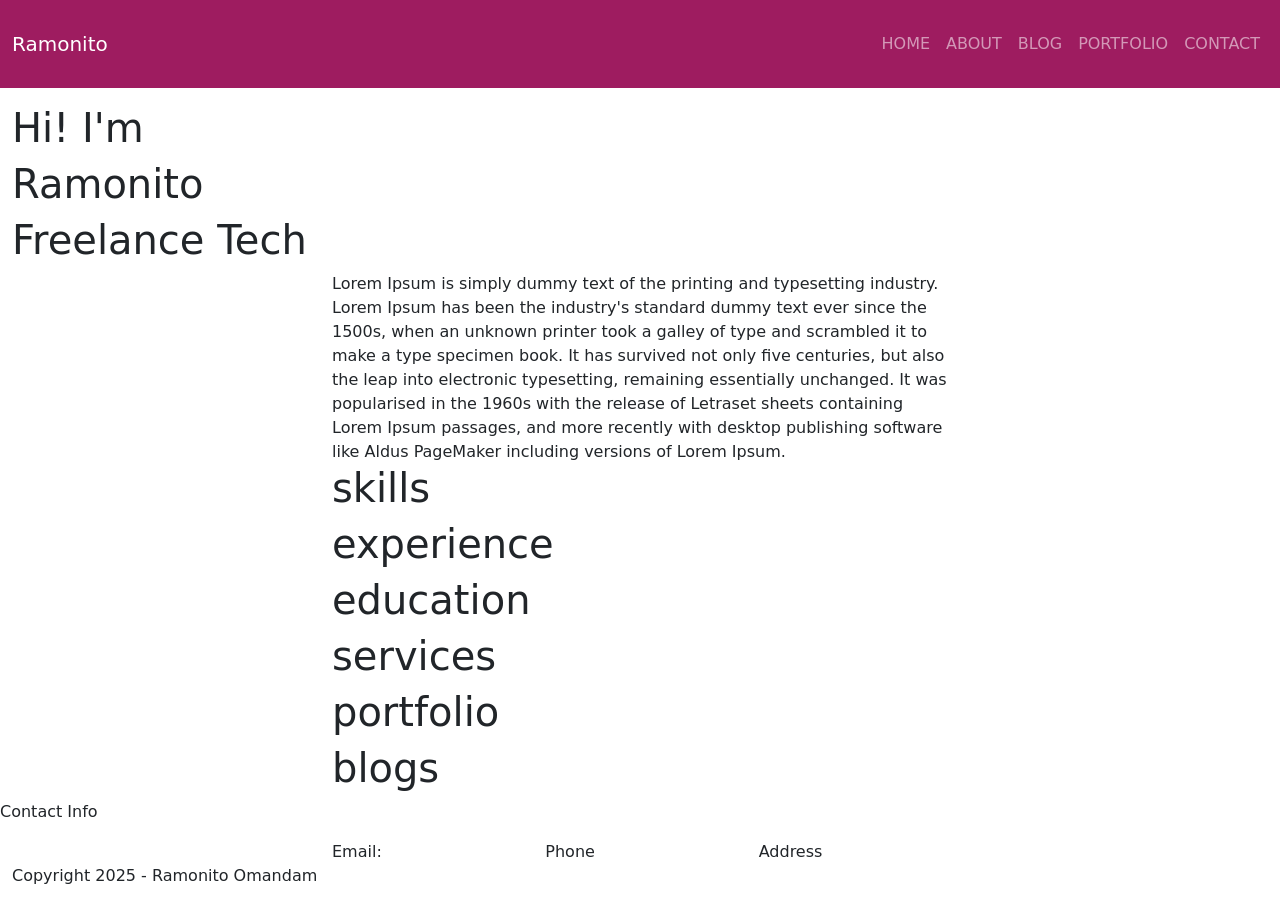
==== index.html @ 16ccbbb2 "first commit" ====
<!DOCTYPE html>
<html lang="en">

<head>
    <title>Ramonito Omandam</title>
    <meta charset="utf-8">
    <meta name="viewport" content="width=device-width, initial-scale=1">
    <link rel="stylesheet" href="custom.css">
    <link href="https://cdn.jsdelivr.net/npm/bootstrap@5.3.3/dist/css/bootstrap.min.css" rel="stylesheet">
    <script src="https://cdn.jsdelivr.net/npm/bootstrap@5.3.3/dist/js/bootstrap.bundle.min.js"></script>
</head>

<body>

    <nav class="navbar navbar-expand-sm navbar-dark bg-maroon">
        <div class="container-fluid">
            <a class="navbar-brand" href="javascript:void(0)">Ramonito</a>
            <button class="navbar-toggler" type="button" data-bs-toggle="collapse" data-bs-target="#mynavbar">
                <span class="navbar-toggler-icon"></span>
            </button>

            <div class="collapse navbar-collapse" id="mynavbar">
                <ul class="navbar-nav ms-auto">
                    <li class="nav-item">
                        <a class="nav-link py-4" href="javascript:void(0)">HOME</a>
                    </li>
                    <li class="nav-item">
                        <a class="nav-link py-4" href="javascript:void(0)">ABOUT</a>
                    </li>
                    <li class="nav-item">
                        <a class="nav-link py-4" href="javascript:void(0)">BLOG</a>
                    </li>
                    <li class="nav-item">
                        <a class="nav-link py-4" href="javascript:void(0)">PORTFOLIO</a>
                    </li>
                    <li class="nav-item">
                        <a class="nav-link py-4" href="javascript:void(0)">CONTACT</a>
                    </li>
                </ul>
            </div>

        </div>
    </nav>

    <!-- header -->
    <div class="container-fluid mt-3">
        <h1>Hi! I'm</h1>
        <h1>Ramonito</h1>
        <h1>Freelance Tech</h1>
    </div>
    <!-- end of header -->

    <!-- know more -->
    <div class="container-fluid">
        <div class="row">
            <div class="mx-auto col-lg-6">
                Lorem Ipsum is simply dummy text of the printing and typesetting industry. Lorem Ipsum has been the
                industry's standard dummy text ever since the 1500s, when an unknown printer took a galley of type and
                scrambled it to make a type specimen book. It has survived not only five centuries, but also the leap
                into
                electronic typesetting, remaining essentially unchanged. It was popularised in the 1960s with the
                release of
                Letraset sheets containing Lorem Ipsum passages, and more recently with desktop publishing software like
                Aldus PageMaker including versions of Lorem Ipsum.
            </div>
        </div>
    </div>
    <!-- end of know more -->

    <!-- skills -->
    <div class="container-fluid">
        <div class="row">
            <div class="mx-auto col-lg-6">
                <h1>skills</h1>
            </div>
        </div>
    </div>
    <!-- end of skills -->

    <!-- experience -->
    <div class="container-fluid">
        <div class="row">
            <div class="mx-auto col-lg-6">
                <h1>experience</h1>
            </div>
        </div>
    </div>
    <!-- end of experience -->

    <!-- education -->
    <div class="container-fluid">
        <div class="row">
            <div class="mx-auto col-lg-6">
                <h1>education</h1>
            </div>
        </div>
    </div>
    <!-- end of education -->

    <!-- services -->
    <div class="container-fluid">
        <div class="row">
            <div class="mx-auto col-lg-6">
                <h1>services</h1>
            </div>
        </div>
    </div>
    <!-- end of services -->

    <!-- portfolio -->
    <div class="container-fluid">
        <div class="row">
            <div class="mx-auto col-lg-6">
                <h1>portfolio</h1>
            </div>
        </div>
    </div>
    <!-- end of portfolio -->

    <!-- blogs -->
    <div class="container-fluid">
        <div class="row">
            <div class="mx-auto col-lg-6">
                <h1>blogs</h1>
            </div>
        </div>
    </div>
    <!-- end of blogs -->

    <!-- contact info -->
    <div>
        <p>Contact Info</p>

    </div>
    <div class="container-fluid">
        <div class="row justify-content-center">
            <div class="col-lg-2">Email:

            </div>
            <div class="col-lg-2">Phone</div>
            <div class="col-lg-2">Address</div>
        </div>
    </div>
    <!-- end of contact info -->

    <!-- footer -->
    <div class="container-fluid justify-content-center">
        <div class="row ">
            <div>
                <p>Copyright 2025 - Ramonito Omandam</p>
            </div>
        </div>
    </div>
    <!-- end of footer -->

</body>

</html>
---- custom.css ----
.bg-maroon {
    background-color: #9E1C60;
}
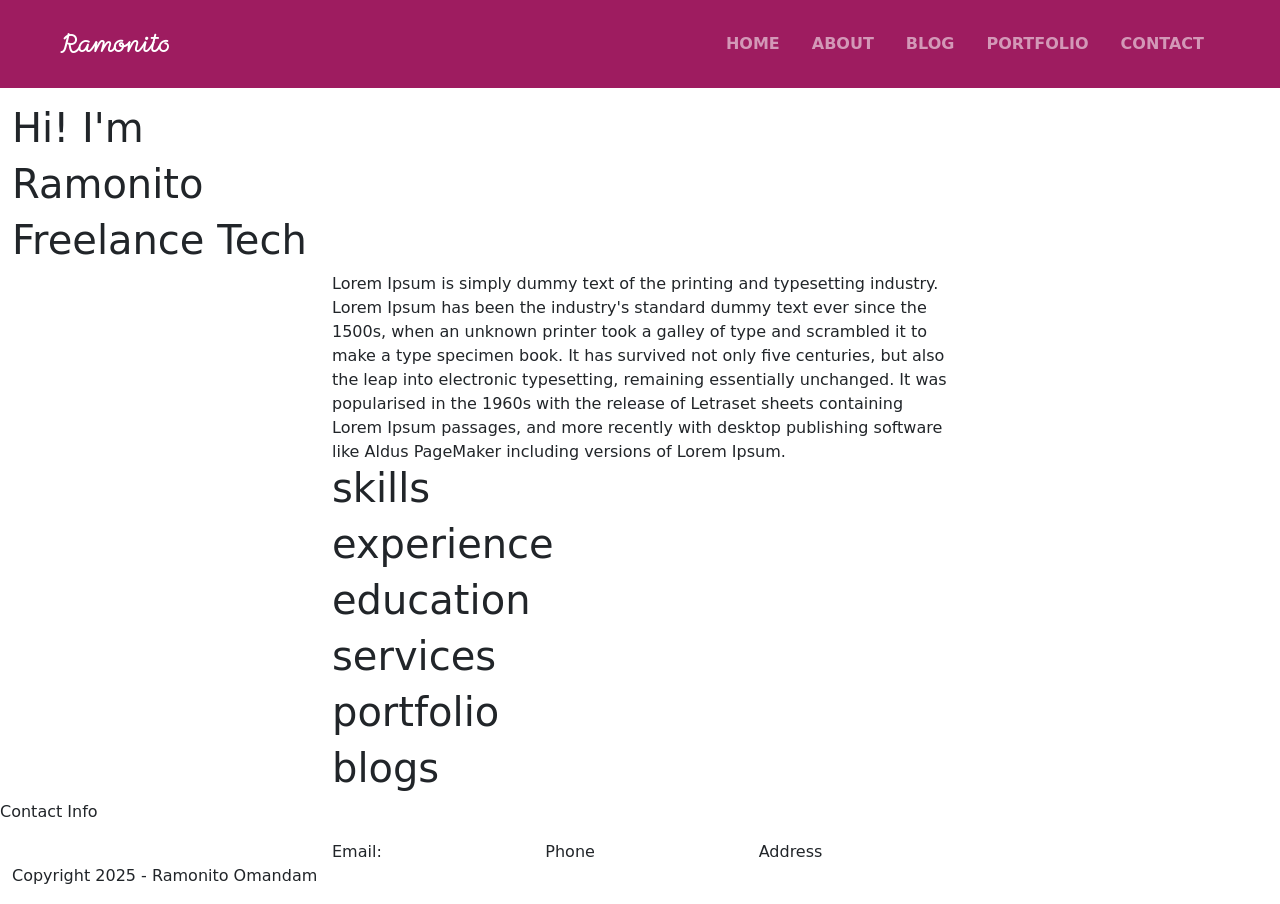
==== commit e0fa53a8: "added favicon" ====
--- a/index.html
+++ b/index.html
@@ -6,6 +6,7 @@
     <meta charset="utf-8">
     <meta name="viewport" content="width=device-width, initial-scale=1">
     <link rel="stylesheet" href="custom.css">
+    <link rel="icon" type="image/x-icon" href="favicon.ico">
     <link href="https://cdn.jsdelivr.net/npm/bootstrap@5.3.3/dist/css/bootstrap.min.css" rel="stylesheet">
     <script src="https://cdn.jsdelivr.net/npm/bootstrap@5.3.3/dist/js/bootstrap.bundle.min.js"></script>
 </head>
@@ -14,7 +15,7 @@
 
     <nav class="navbar navbar-expand-sm navbar-dark bg-maroon">
         <div class="container-fluid">
-            <a class="navbar-brand" href="javascript:void(0)">Ramonito</a>
+            <a class="navbar-brand ps-5 momo-signature-regular" href="javascript:void(0)">Ramonito</a>
             <button class="navbar-toggler" type="button" data-bs-toggle="collapse" data-bs-target="#mynavbar">
                 <span class="navbar-toggler-icon"></span>
             </button>
@@ -22,19 +23,19 @@
             <div class="collapse navbar-collapse" id="mynavbar">
                 <ul class="navbar-nav ms-auto">
                     <li class="nav-item">
-                        <a class="nav-link py-4" href="javascript:void(0)">HOME</a>
+                        <a class="nav-link py-4 px-3 fw-bold" href="javascript:void(0)">HOME</a>
                     </li>
                     <li class="nav-item">
-                        <a class="nav-link py-4" href="javascript:void(0)">ABOUT</a>
+                        <a class="nav-link py-4 px-3 fw-bold" href="javascript:void(0)">ABOUT</a>
                     </li>
                     <li class="nav-item">
-                        <a class="nav-link py-4" href="javascript:void(0)">BLOG</a>
+                        <a class="nav-link py-4 px-3 fw-bold" href="javascript:void(0)">BLOG</a>
                     </li>
                     <li class="nav-item">
-                        <a class="nav-link py-4" href="javascript:void(0)">PORTFOLIO</a>
+                        <a class="nav-link py-4 px-3 fw-bold" href="javascript:void(0)">PORTFOLIO</a>
                     </li>
-                    <li class="nav-item">
-                        <a class="nav-link py-4" href="javascript:void(0)">CONTACT</a>
+                    <li class="nav-item pe-5">
+                        <a class="nav-link py-4 px-3 fw-bold" href="javascript:void(0)">CONTACT</a>
                     </li>
                 </ul>
             </div>
--- a/custom.css
+++ b/custom.css
@@ -1,3 +1,11 @@
+@import url('https://fonts.googleapis.com/css2?family=Momo+Signature&display=swap');
+
+.momo-signature-regular {
+    font-family: "Momo Signature", cursive;
+    font-weight: 400;
+    font-style: normal;
+}
+
 .bg-maroon {
     background-color: #9E1C60;
 }
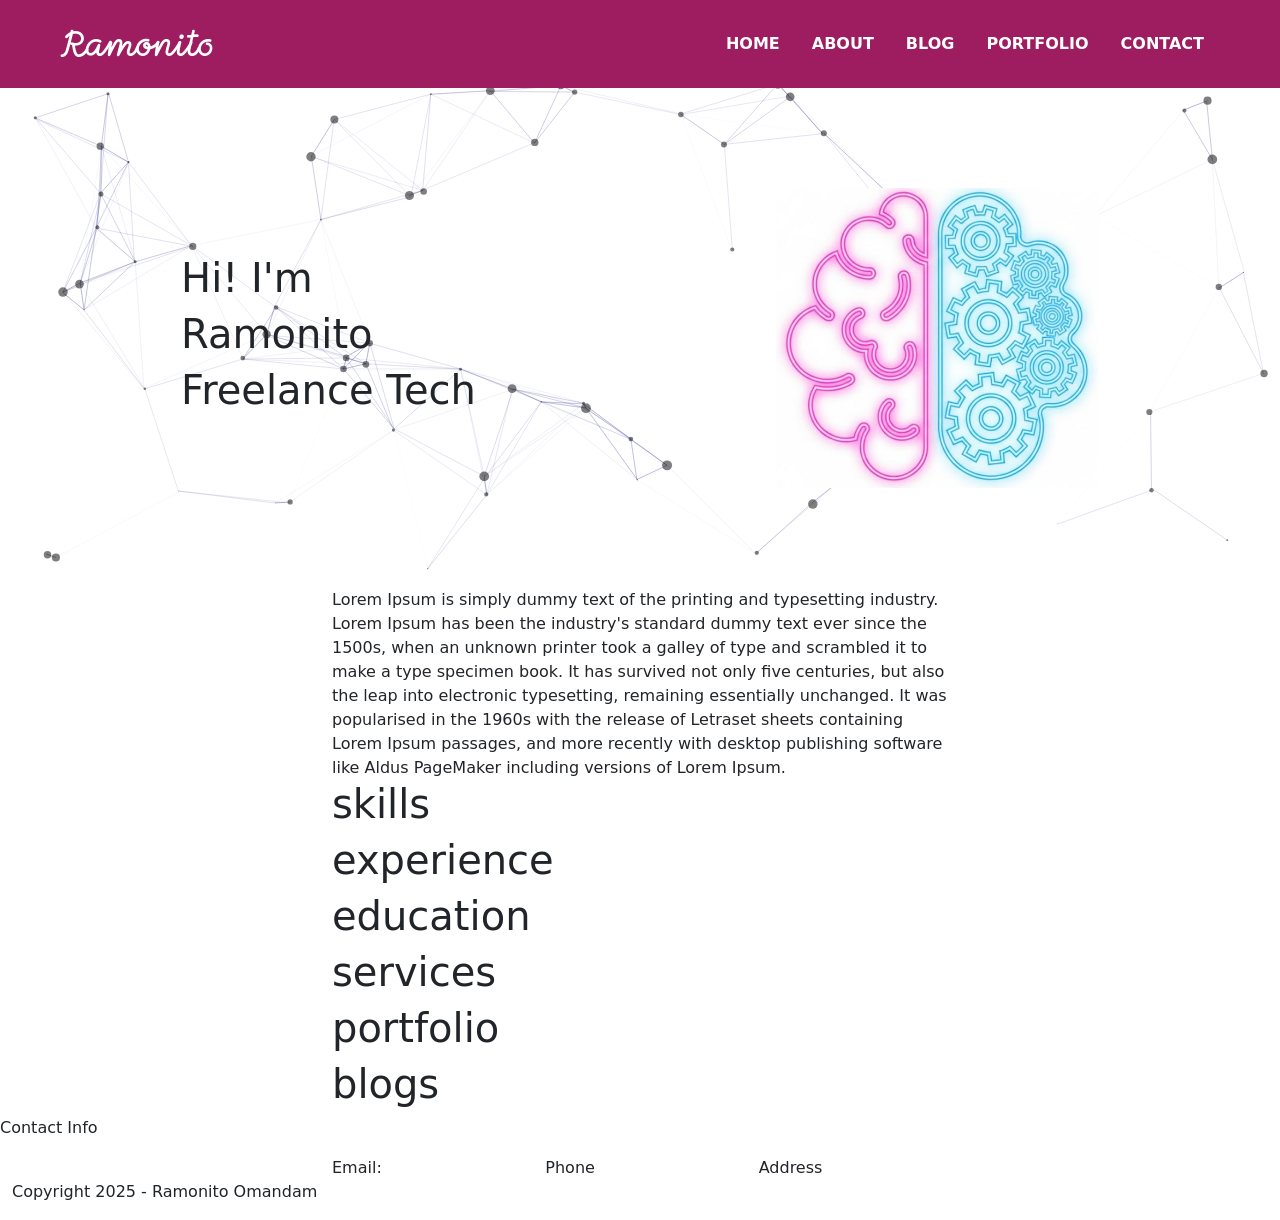
==== commit bded83e1: "finished particle js" ====
--- a/index.html
+++ b/index.html
@@ -5,8 +5,8 @@
     <title>Ramonito Omandam</title>
     <meta charset="utf-8">
     <meta name="viewport" content="width=device-width, initial-scale=1">
-    <link rel="stylesheet" href="custom.css">
-    <link rel="icon" type="image/x-icon" href="favicon.ico">
+    <link rel="stylesheet" href="css/custom.css">
+    <link rel="icon" type="image/x-icon" href="images/favicon.ico">
     <link href="https://cdn.jsdelivr.net/npm/bootstrap@5.3.3/dist/css/bootstrap.min.css" rel="stylesheet">
     <script src="https://cdn.jsdelivr.net/npm/bootstrap@5.3.3/dist/js/bootstrap.bundle.min.js"></script>
 </head>
@@ -15,26 +15,26 @@
 
     <nav class="navbar navbar-expand-sm navbar-dark bg-maroon">
         <div class="container-fluid">
-            <a class="navbar-brand ps-5 momo-signature-regular" href="javascript:void(0)">Ramonito</a>
+            <a class="navbar-brand ps-5 momo-signature-regular fs-3" href="javascript:void(0)">Ramonito</a>
             <button class="navbar-toggler" type="button" data-bs-toggle="collapse" data-bs-target="#mynavbar">
                 <span class="navbar-toggler-icon"></span>
             </button>
 
             <div class="collapse navbar-collapse" id="mynavbar">
                 <ul class="navbar-nav ms-auto">
-                    <li class="nav-item">
+                    <li class="nav-item navbar-custom">
                         <a class="nav-link py-4 px-3 fw-bold" href="javascript:void(0)">HOME</a>
                     </li>
-                    <li class="nav-item">
+                    <li class="nav-item navbar-custom">
                         <a class="nav-link py-4 px-3 fw-bold" href="javascript:void(0)">ABOUT</a>
                     </li>
-                    <li class="nav-item">
+                    <li class="nav-item navbar-custom">
                         <a class="nav-link py-4 px-3 fw-bold" href="javascript:void(0)">BLOG</a>
                     </li>
-                    <li class="nav-item">
+                    <li class="nav-item navbar-custom">
                         <a class="nav-link py-4 px-3 fw-bold" href="javascript:void(0)">PORTFOLIO</a>
                     </li>
-                    <li class="nav-item pe-5">
+                    <li class="nav-item navbar-custom pe-5">
                         <a class="nav-link py-4 px-3 fw-bold" href="javascript:void(0)">CONTACT</a>
                     </li>
                 </ul>
@@ -44,11 +44,23 @@
     </nav>
 
     <!-- header -->
-    <div class="container-fluid mt-3">
-        <h1>Hi! I'm</h1>
-        <h1>Ramonito</h1>
-        <h1>Freelance Tech</h1>
+    <!-- particles.js container -->
+    <div id="particles-js" class="d-flex justify-content-center align-items-center">
+        <div class="absolute-pos d-flex">
+            <div class="d-flex align-items-center">
+                <div style="margin-right: 300px;">
+                    <h1>Hi! I'm</h1>
+                    <h1>Ramonito</h1>
+                    <h1>Freelance Tech</h1>
+                </div>
+            </div>
+            <div>
+                <img src="/images/brain-gear.JPG" alt="" class="particle-image">
+            </div>
+        </div>
+
     </div>
+
     <!-- end of header -->
 
     <!-- know more -->
@@ -67,6 +79,8 @@
         </div>
     </div>
     <!-- end of know more -->
+
+
 
     <!-- skills -->
     <div class="container-fluid">
@@ -154,6 +168,10 @@
     </div>
     <!-- end of footer -->
 
+    <!-- scripts for particle js -->
+    <script src="js/particles.js"></script>
+    <script src="js/app.js"></script>
+
 </body>
 
 </html>
--- a/css/custom.css
+++ b/css/custom.css
@@ -0,0 +1,42 @@
+@import url('https://fonts.googleapis.com/css2?family=Momo+Signature&display=swap');
+
+.momo-signature-regular {
+    font-family: "Momo Signature", cursive;
+    font-weight: 400;
+    font-style: normal;
+}
+
+.bg-maroon {
+    background-color: #9E1C60;
+}
+
+.navbar-custom a {
+    color: #ffffff;
+    /* Your desired color */
+}
+
+.navbar-custom a:hover {
+    color: #b7b9c4;
+    /* Color for hover state */
+}
+
+/* ---- particles.js container ---- */
+#particles-js {
+    width: 100%;
+    height: 500px;
+    background-color: #ffffff;
+    background-image: url('');
+    background-repeat: no-repeat;
+}
+
+.particle-image {
+    height: 300px;
+}
+
+.visible-border {
+    border: solid 3px green;
+}
+
+.absolute-pos {
+    position: absolute;
+}
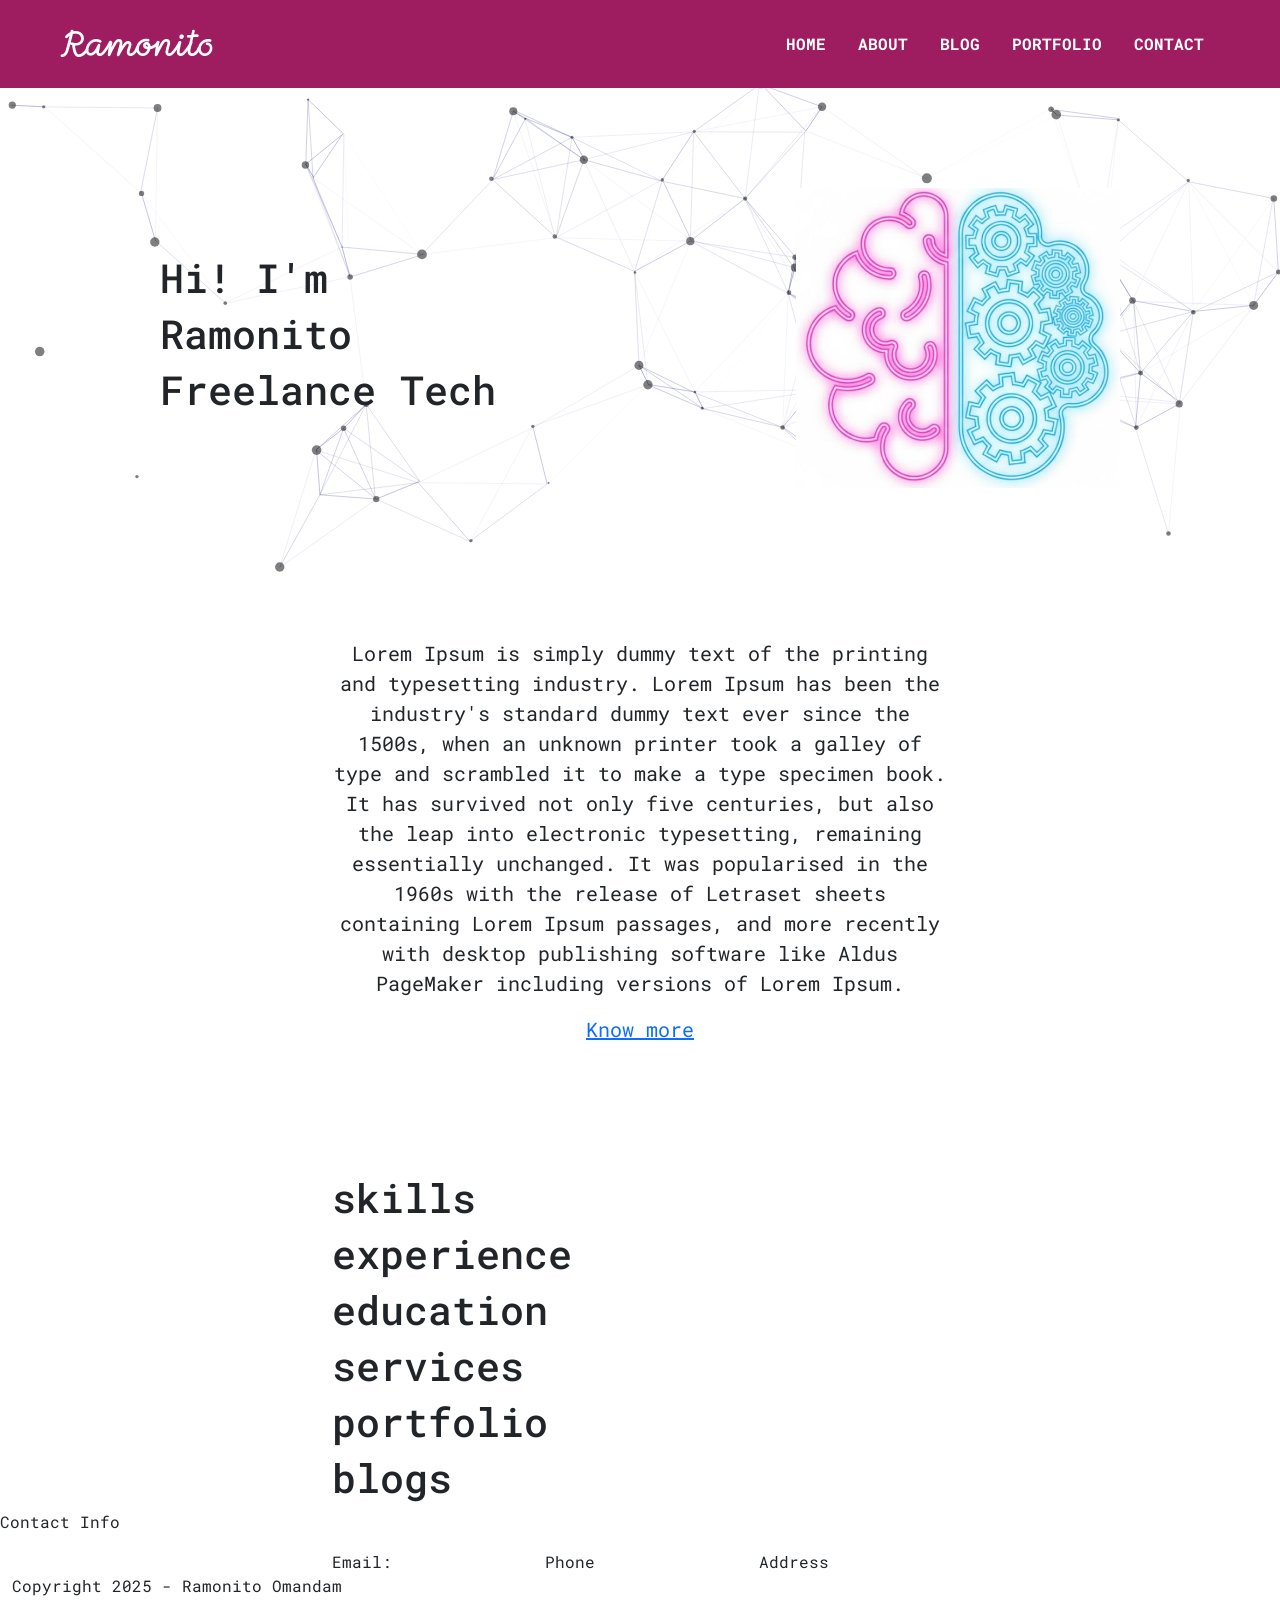
==== commit 96afd1e5: "added know-more section" ====
--- a/index.html
+++ b/index.html
@@ -8,6 +8,11 @@
     <link rel="stylesheet" href="css/custom.css">
     <link rel="icon" type="image/x-icon" href="images/favicon.ico">
     <link href="https://cdn.jsdelivr.net/npm/bootstrap@5.3.3/dist/css/bootstrap.min.css" rel="stylesheet">
+    <link rel="preconnect" href="https://fonts.googleapis.com">
+    <link rel="preconnect" href="https://fonts.gstatic.com" crossorigin>
+    <link
+        href="https://fonts.googleapis.com/css2?family=Momo+Signature&family=Roboto+Mono:ital,wght@0,100..700;1,100..700&display=swap"
+        rel="stylesheet">
     <script src="https://cdn.jsdelivr.net/npm/bootstrap@5.3.3/dist/js/bootstrap.bundle.min.js"></script>
 </head>
 
@@ -64,17 +69,21 @@
     <!-- end of header -->
 
     <!-- know more -->
-    <div class="container-fluid">
+    <div class="container-fluid know-more">
         <div class="row">
             <div class="mx-auto col-lg-6">
-                Lorem Ipsum is simply dummy text of the printing and typesetting industry. Lorem Ipsum has been the
-                industry's standard dummy text ever since the 1500s, when an unknown printer took a galley of type and
-                scrambled it to make a type specimen book. It has survived not only five centuries, but also the leap
-                into
-                electronic typesetting, remaining essentially unchanged. It was popularised in the 1960s with the
-                release of
-                Letraset sheets containing Lorem Ipsum passages, and more recently with desktop publishing software like
-                Aldus PageMaker including versions of Lorem Ipsum.
+                <p>Lorem Ipsum is simply dummy text of the printing and typesetting industry. Lorem Ipsum has been the
+                    industry's standard dummy text ever since the 1500s, when an unknown printer took a galley of type
+                    and
+                    scrambled it to make a type specimen book. It has survived not only five centuries, but also the
+                    leap
+                    into
+                    electronic typesetting, remaining essentially unchanged. It was popularised in the 1960s with the
+                    release of
+                    Letraset sheets containing Lorem Ipsum passages, and more recently with desktop publishing software
+                    like
+                    Aldus PageMaker including versions of Lorem Ipsum.</p>
+                <a href="#">Know more</a>
             </div>
         </div>
     </div>
--- a/css/custom.css
+++ b/css/custom.css
@@ -1,4 +1,8 @@
-@import url('https://fonts.googleapis.com/css2?family=Momo+Signature&display=swap');
+@import url('https://fonts.googleapis.com/css2?family=Momo+Signature&family=Roboto+Mono:ital,wght@0,100..700;1,100..700&display=swap');
+
+body {
+    font-family: "Roboto Mono", sans-serif !important;
+}
 
 .momo-signature-regular {
     font-family: "Momo Signature", cursive;
@@ -39,4 +43,11 @@
 
 .absolute-pos {
     position: absolute;
+}
+
+.know-more {
+    padding: 50px 0 50px 0;
+    text-align: center;
+    font-size: 20px;
+    margin-bottom: 80px;
 }
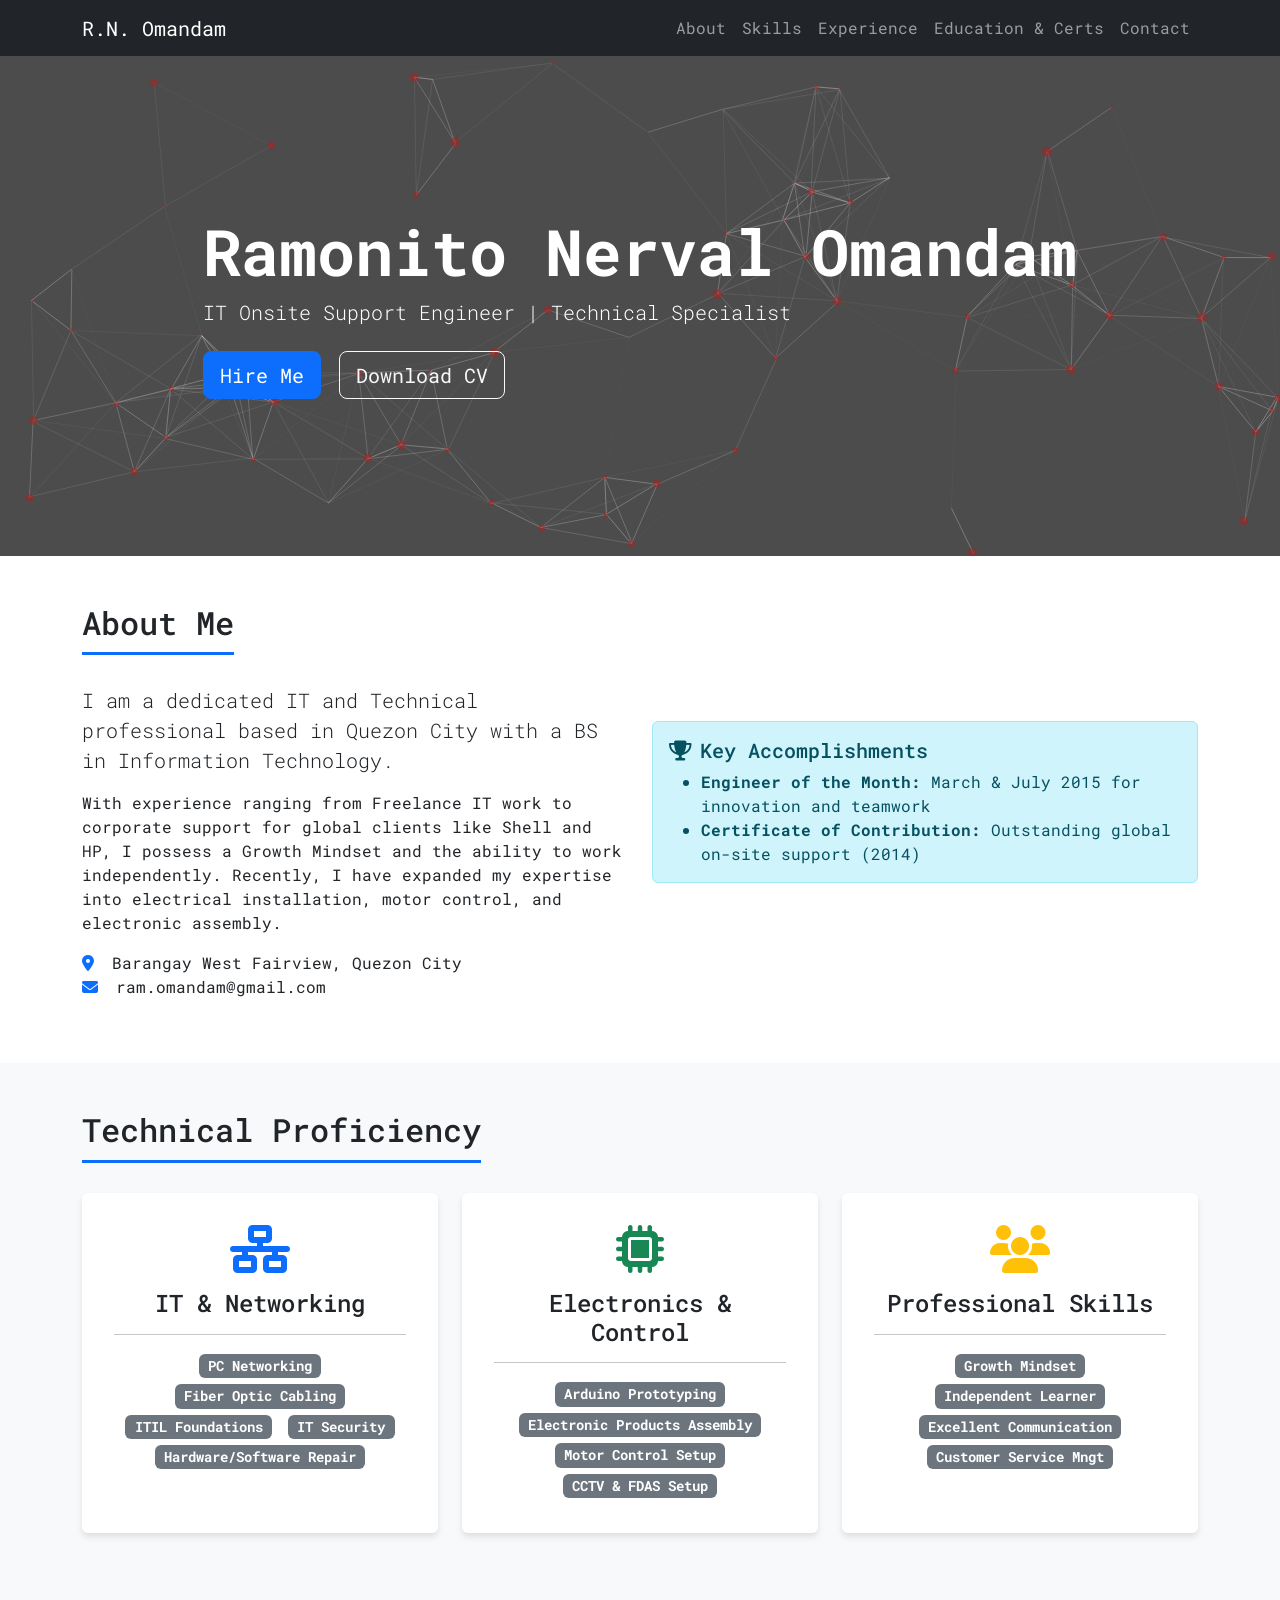
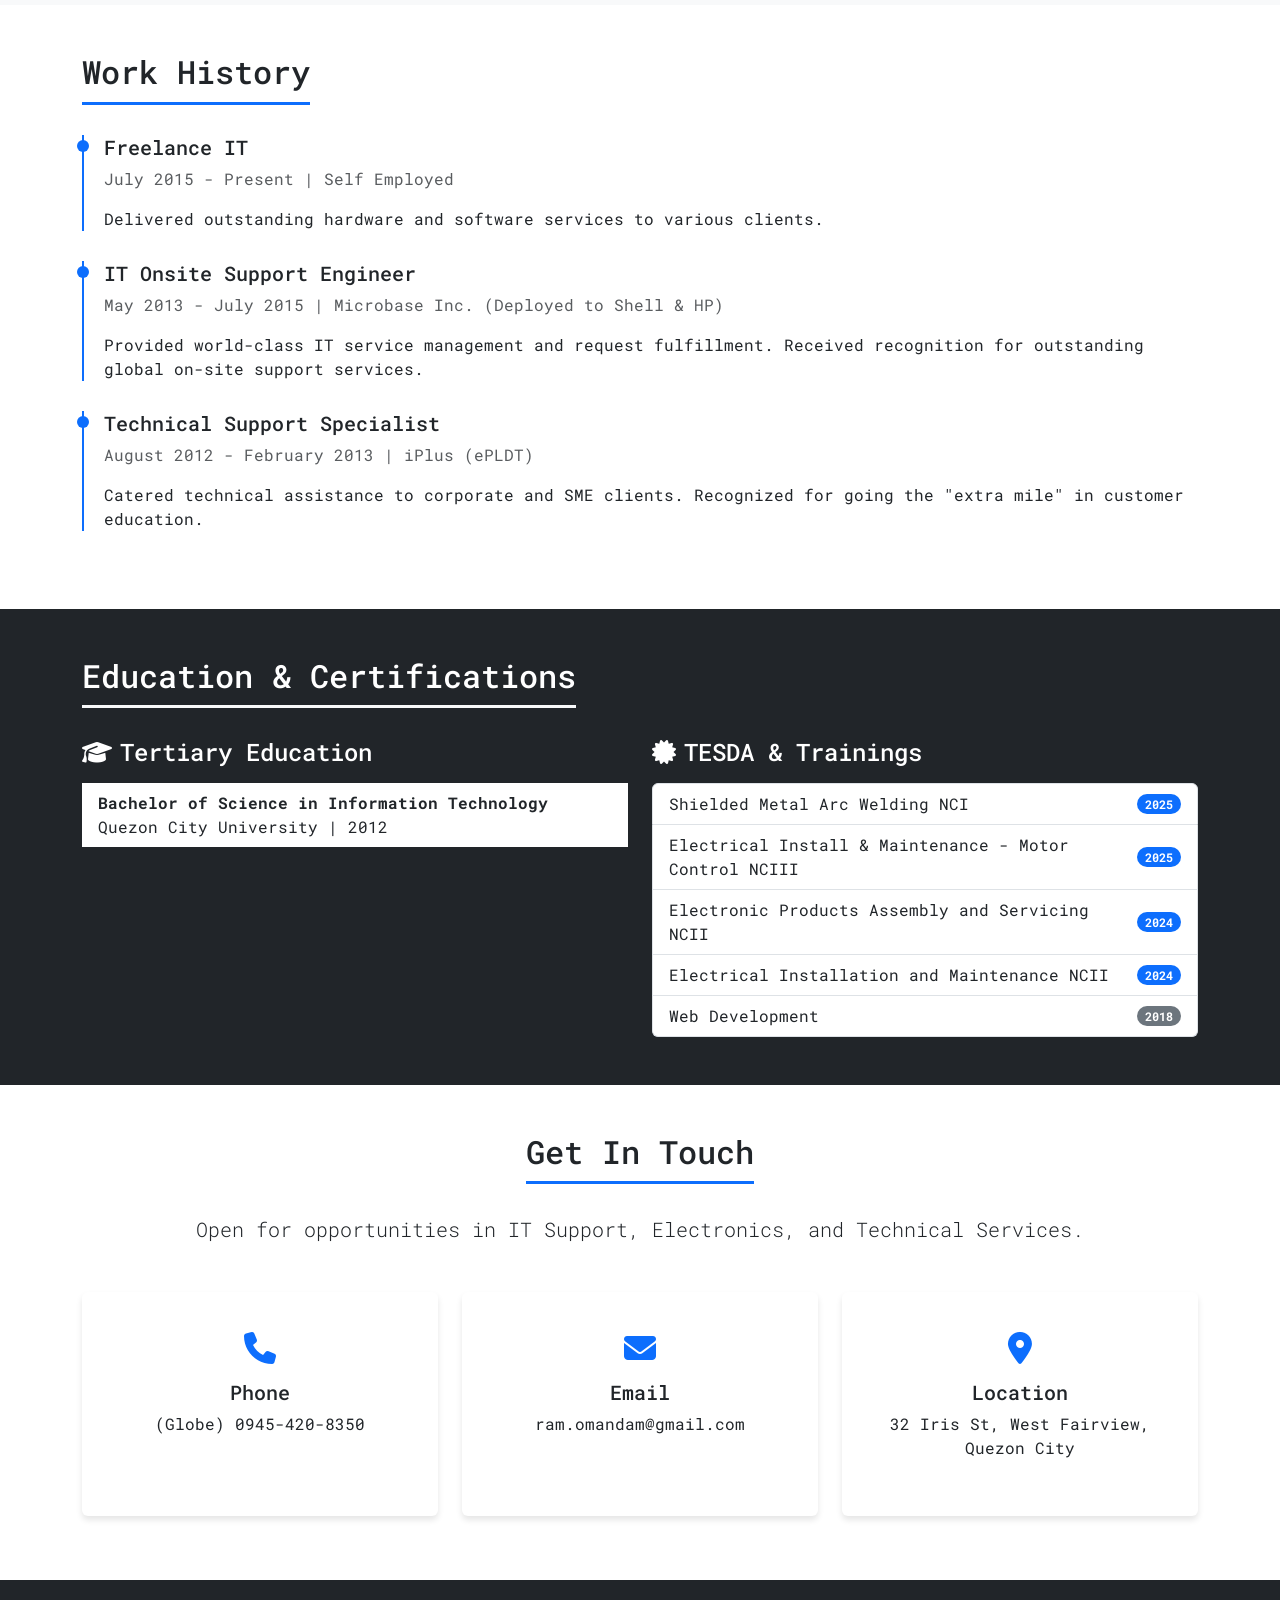
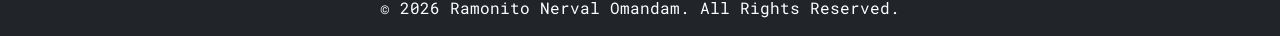
==== commit 3d8ddd99: "finished my portfolio design using gemini prompt" ====
--- a/index.html
+++ b/index.html
@@ -2,180 +2,253 @@
 <html lang="en">
 
 <head>
-    <title>Ramonito Omandam</title>
-    <meta charset="utf-8">
-    <meta name="viewport" content="width=device-width, initial-scale=1">
-    <link rel="stylesheet" href="css/custom.css">
+    <meta charset="UTF-8">
+    <meta name="viewport" content="width=device-width, initial-scale=1.0">
+    <title>Ramonito Nerval Omandam - Professional IT</title>
     <link rel="icon" type="image/x-icon" href="images/favicon.ico">
+    <link href="https://cdn.jsdelivr.net/npm/bootstrap@5.3.0/dist/css/bootstrap.min.css" rel="stylesheet">
+    <link rel="stylesheet" href="https://cdnjs.cloudflare.com/ajax/libs/font-awesome/6.4.0/css/all.min.css">
     <link href="https://cdn.jsdelivr.net/npm/bootstrap@5.3.3/dist/css/bootstrap.min.css" rel="stylesheet">
     <link rel="preconnect" href="https://fonts.googleapis.com">
     <link rel="preconnect" href="https://fonts.gstatic.com" crossorigin>
     <link
         href="https://fonts.googleapis.com/css2?family=Momo+Signature&family=Roboto+Mono:ital,wght@0,100..700;1,100..700&display=swap"
         rel="stylesheet">
-    <script src="https://cdn.jsdelivr.net/npm/bootstrap@5.3.3/dist/js/bootstrap.bundle.min.js"></script>
+    <link rel="stylesheet" href="css/custom.css">
 </head>
 
 <body>
 
-    <nav class="navbar navbar-expand-sm navbar-dark bg-maroon">
-        <div class="container-fluid">
-            <a class="navbar-brand ps-5 momo-signature-regular fs-3" href="javascript:void(0)">Ramonito</a>
-            <button class="navbar-toggler" type="button" data-bs-toggle="collapse" data-bs-target="#mynavbar">
+    <nav class="navbar navbar-expand-lg navbar-dark bg-dark sticky-top">
+        <div class="container">
+            <a class="navbar-brand" href="#">R.N. Omandam</a>
+            <button class="navbar-toggler" type="button" data-bs-toggle="collapse" data-bs-target="#navbarNav">
                 <span class="navbar-toggler-icon"></span>
             </button>
-
-            <div class="collapse navbar-collapse" id="mynavbar">
+            <div class="collapse navbar-collapse" id="navbarNav">
                 <ul class="navbar-nav ms-auto">
-                    <li class="nav-item navbar-custom">
-                        <a class="nav-link py-4 px-3 fw-bold" href="javascript:void(0)">HOME</a>
-                    </li>
-                    <li class="nav-item navbar-custom">
-                        <a class="nav-link py-4 px-3 fw-bold" href="javascript:void(0)">ABOUT</a>
-                    </li>
-                    <li class="nav-item navbar-custom">
-                        <a class="nav-link py-4 px-3 fw-bold" href="javascript:void(0)">BLOG</a>
-                    </li>
-                    <li class="nav-item navbar-custom">
-                        <a class="nav-link py-4 px-3 fw-bold" href="javascript:void(0)">PORTFOLIO</a>
-                    </li>
-                    <li class="nav-item navbar-custom pe-5">
-                        <a class="nav-link py-4 px-3 fw-bold" href="javascript:void(0)">CONTACT</a>
-                    </li>
+                    <li class="nav-item"><a class="nav-link" href="#about">About</a></li>
+                    <li class="nav-item"><a class="nav-link" href="#skills">Skills</a></li>
+                    <li class="nav-item"><a class="nav-link" href="#experience">Experience</a></li>
+                    <li class="nav-item"><a class="nav-link" href="#education">Education & Certs</a></li>
+                    <li class="nav-item"><a class="nav-link" href="#contact">Contact</a></li>
                 </ul>
             </div>
-
         </div>
     </nav>
 
-    <!-- header -->
-    <!-- particles.js container -->
-    <div id="particles-js" class="d-flex justify-content-center align-items-center">
+    <div id="particles-js" class="hero d-flex justify-content-center align-items-center">
         <div class="absolute-pos d-flex">
-            <div class="d-flex align-items-center">
-                <div style="margin-right: 300px;">
-                    <h1>Hi! I'm</h1>
-                    <h1>Ramonito</h1>
-                    <h1>Freelance Tech</h1>
-                </div>
-            </div>
             <div>
-                <img src="/images/brain-gear.JPG" alt="" class="particle-image">
-            </div>
-        </div>
-
-    </div>
-
-    <!-- end of header -->
-
-    <!-- know more -->
-    <div class="container-fluid know-more">
-        <div class="row">
-            <div class="mx-auto col-lg-6">
-                <p>Lorem Ipsum is simply dummy text of the printing and typesetting industry. Lorem Ipsum has been the
-                    industry's standard dummy text ever since the 1500s, when an unknown printer took a galley of type
-                    and
-                    scrambled it to make a type specimen book. It has survived not only five centuries, but also the
-                    leap
-                    into
-                    electronic typesetting, remaining essentially unchanged. It was popularised in the 1960s with the
-                    release of
-                    Letraset sheets containing Lorem Ipsum passages, and more recently with desktop publishing software
-                    like
-                    Aldus PageMaker including versions of Lorem Ipsum.</p>
-                <a href="#">Know more</a>
-            </div>
-        </div>
-    </div>
-    <!-- end of know more -->
-
-
-
-    <!-- skills -->
-    <div class="container-fluid">
-        <div class="row">
-            <div class="mx-auto col-lg-6">
-                <h1>skills</h1>
-            </div>
-        </div>
-    </div>
-    <!-- end of skills -->
-
-    <!-- experience -->
-    <div class="container-fluid">
-        <div class="row">
-            <div class="mx-auto col-lg-6">
-                <h1>experience</h1>
-            </div>
-        </div>
-    </div>
-    <!-- end of experience -->
-
-    <!-- education -->
-    <div class="container-fluid">
-        <div class="row">
-            <div class="mx-auto col-lg-6">
-                <h1>education</h1>
-            </div>
-        </div>
-    </div>
-    <!-- end of education -->
-
-    <!-- services -->
-    <div class="container-fluid">
-        <div class="row">
-            <div class="mx-auto col-lg-6">
-                <h1>services</h1>
-            </div>
-        </div>
-    </div>
-    <!-- end of services -->
-
-    <!-- portfolio -->
-    <div class="container-fluid">
-        <div class="row">
-            <div class="mx-auto col-lg-6">
-                <h1>portfolio</h1>
-            </div>
-        </div>
-    </div>
-    <!-- end of portfolio -->
-
-    <!-- blogs -->
-    <div class="container-fluid">
-        <div class="row">
-            <div class="mx-auto col-lg-6">
-                <h1>blogs</h1>
-            </div>
-        </div>
-    </div>
-    <!-- end of blogs -->
-
-    <!-- contact info -->
-    <div>
-        <p>Contact Info</p>
-
-    </div>
-    <div class="container-fluid">
-        <div class="row justify-content-center">
-            <div class="col-lg-2">Email:
-
-            </div>
-            <div class="col-lg-2">Phone</div>
-            <div class="col-lg-2">Address</div>
-        </div>
-    </div>
-    <!-- end of contact info -->
-
-    <!-- footer -->
-    <div class="container-fluid justify-content-center">
-        <div class="row ">
-            <div>
-                <p>Copyright 2025 - Ramonito Omandam</p>
-            </div>
-        </div>
-    </div>
-    <!-- end of footer -->
+                <div>
+                    <h1 class="display-3 fw-bold text-white">Ramonito Nerval Omandam</h1>
+                    <p class="lead text-white">IT Onsite Support Engineer | Technical Specialist</p>
+                </div>
+
+                <div class="mt-4">
+                    <a href="#contact" class="btn btn-primary btn-lg me-2">Hire Me</a>
+                    <a href="#" class="btn btn-outline-light btn-lg">Download CV</a>
+                </div>
+            </div>
+        </div>
+    </div><!-- end of particles.js container -->
+
+    <section id="about" class="py-5">
+        <div class="container">
+            <div class="row align-items-center">
+                <div class="col-lg-6">
+                    <h2 class="section-title">About Me</h2>
+                    <p class="lead">I am a dedicated IT and Technical professional based in Quezon City with a BS in
+                        Information Technology.</p>
+                    <p>With experience ranging from Freelance IT work to corporate support for global clients like Shell
+                        and HP, I possess a Growth Mindset and the ability to work independently. Recently, I have
+                        expanded my expertise into electrical installation, motor control, and electronic assembly.</p>
+                    <ul class="list-unstyled">
+                        <li><i class="fas fa-map-marker-alt text-primary me-2"></i> Barangay West Fairview, Quezon City
+                        </li>
+                        <li><i class="fas fa-envelope text-primary me-2"></i> ram.omandam@gmail.com</li>
+                    </ul>
+                </div>
+                <div class="col-lg-6">
+                    <div class="alert alert-info">
+                        <h5><i class="fas fa-trophy me-2"></i>Key Accomplishments</h5>
+                        <ul class="mb-0">
+                            <li><strong>Engineer of the Month:</strong> March & July 2015 for innovation and teamwork
+                            </li>
+                            <li><strong>Certificate of Contribution:</strong> Outstanding global on-site support (2014)
+                            </li>
+                        </ul>
+                    </div>
+                </div>
+            </div>
+        </div>
+    </section>
+
+    <section id="skills" class="py-5 bg-light">
+        <div class="container">
+            <h2 class="section-title">Technical Proficiency</h2>
+            <div class="row">
+                <div class="col-md-4 mb-4">
+                    <div class="card h-100 p-3">
+                        <div class="card-body text-center">
+                            <i class="fas fa-network-wired fa-3x text-primary mb-3"></i>
+                            <h4 class="card-title">IT & Networking</h4>
+                            <hr>
+                            <p class="card-text">
+                                <span class="badge bg-secondary skill-badge">PC Networking</span>
+                                <span class="badge bg-secondary skill-badge">Fiber Optic Cabling</span>
+                                <span class="badge bg-secondary skill-badge">ITIL Foundations</span>
+                                <span class="badge bg-secondary skill-badge">IT Security</span>
+                                <span class="badge bg-secondary skill-badge">Hardware/Software Repair</span>
+                            </p>
+                        </div>
+                    </div>
+                </div>
+                <div class="col-md-4 mb-4">
+                    <div class="card h-100 p-3">
+                        <div class="card-body text-center">
+                            <i class="fas fa-microchip fa-3x text-success mb-3"></i>
+                            <h4 class="card-title">Electronics & Control</h4>
+                            <hr>
+                            <p class="card-text">
+                                <span class="badge bg-secondary skill-badge">Arduino Prototyping</span>
+                                <span class="badge bg-secondary skill-badge">Electronic Products Assembly</span>
+                                <span class="badge bg-secondary skill-badge">Motor Control Setup</span>
+                                <span class="badge bg-secondary skill-badge">CCTV & FDAS Setup</span>
+                            </p>
+                        </div>
+                    </div>
+                </div>
+                <div class="col-md-4 mb-4">
+                    <div class="card h-100 p-3">
+                        <div class="card-body text-center">
+                            <i class="fas fa-users fa-3x text-warning mb-3"></i>
+                            <h4 class="card-title">Professional Skills</h4>
+                            <hr>
+                            <p class="card-text">
+                                <span class="badge bg-secondary skill-badge">Growth Mindset</span>
+                                <span class="badge bg-secondary skill-badge">Independent Learner</span>
+                                <span class="badge bg-secondary skill-badge">Excellent Communication</span>
+                                <span class="badge bg-secondary skill-badge">Customer Service Mngt</span>
+                            </p>
+                        </div>
+                    </div>
+                </div>
+            </div>
+        </div>
+    </section>
+
+    <section id="experience" class="py-5">
+        <div class="container">
+            <h2 class="section-title">Work History</h2>
+
+            <div class="timeline-item">
+                <h5>Freelance IT</h5>
+                <p class="text-muted">July 2015 - Present | Self Employed</p>
+                <p>Delivered outstanding hardware and software services to various clients.</p>
+            </div>
+
+            <div class="timeline-item">
+                <h5>IT Onsite Support Engineer</h5>
+                <p class="text-muted">May 2013 - July 2015 | Microbase Inc. (Deployed to Shell & HP)</p>
+                <p>Provided world-class IT service management and request fulfillment. Received recognition for
+                    outstanding global on-site support services.</p>
+            </div>
+
+            <div class="timeline-item">
+                <h5>Technical Support Specialist</h5>
+                <p class="text-muted">August 2012 - February 2013 | iPlus (ePLDT)</p>
+                <p>Catered technical assistance to corporate and SME clients. Recognized for going the "extra mile" in
+                    customer education.</p>
+            </div>
+        </div>
+    </section>
+
+    <section id="education" class="py-5 bg-dark text-white">
+        <div class="container">
+            <h2 class="section-title border-light">Education & Certifications</h2>
+            <div class="row">
+                <div class="col-md-6">
+                    <h4><i class="fas fa-graduation-cap me-2"></i>Tertiary Education</h4>
+                    <ul class="list-group list-group-flush text-dark mt-3">
+                        <li class="list-group-item">
+                            <strong>Bachelor of Science in Information Technology</strong><br>
+                            Quezon City University | 2012
+                        </li>
+                    </ul>
+                </div>
+                <div class="col-md-6 mt-4 mt-md-0">
+                    <h4><i class="fas fa-certificate me-2"></i>TESDA & Trainings</h4>
+                    <div class="list-group mt-3 text-dark">
+                        <div class="list-group-item d-flex justify-content-between align-items-center">
+                            Shielded Metal Arc Welding NCI
+                            <span class="badge bg-primary rounded-pill">2025</span>
+                        </div>
+                        <div class="list-group-item d-flex justify-content-between align-items-center">
+                            Electrical Install & Maintenance - Motor Control NCIII
+                            <span class="badge bg-primary rounded-pill">2025</span>
+                        </div>
+                        <div class="list-group-item d-flex justify-content-between align-items-center">
+                            Electronic Products Assembly and Servicing NCII
+                            <span class="badge bg-primary rounded-pill">2024</span>
+                        </div>
+                        <div class="list-group-item d-flex justify-content-between align-items-center">
+                            Electrical Installation and Maintenance NCII
+                            <span class="badge bg-primary rounded-pill">2024</span>
+                        </div>
+                        <div class="list-group-item d-flex justify-content-between align-items-center">
+                            Web Development
+                            <span class="badge bg-secondary rounded-pill">2018</span>
+                        </div>
+                    </div>
+                </div>
+            </div>
+        </div>
+    </section>
+
+    <section id="contact" class="py-5">
+        <div class="container text-center">
+            <h2 class="section-title">Get In Touch</h2>
+            <p class="lead mb-5">Open for opportunities in IT Support, Electronics, and Technical Services.</p>
+            <div class="row justify-content-center">
+                <div class="col-md-4 mb-3">
+                    <div class="card py-4 h-100">
+                        <div class="card-body">
+                            <i class="fas fa-phone fa-2x text-primary mb-3"></i>
+                            <h5>Phone</h5>
+                            <p>(Globe) 0945-420-8350</p>
+                        </div>
+                    </div>
+                </div>
+                <div class="col-md-4 mb-3">
+                    <div class="card py-4 h-100">
+                        <div class="card-body">
+                            <i class="fas fa-envelope fa-2x text-primary mb-3"></i>
+                            <h5>Email</h5>
+                            <p>ram.omandam@gmail.com</p>
+                        </div>
+                    </div>
+                </div>
+                <div class="col-md-4 mb-3">
+                    <div class="card py-4 h-100">
+                        <div class="card-body">
+                            <i class="fas fa-map-marker-alt fa-2x text-primary mb-3"></i>
+                            <h5>Location</h5>
+                            <p>32 Iris St, West Fairview, Quezon City</p>
+                        </div>
+                    </div>
+                </div>
+            </div>
+        </div>
+    </section>
+
+    <footer class="bg-dark text-white text-center py-3">
+        <div class="container">
+            <p class="mb-0">© 2026 Ramonito Nerval Omandam. All Rights Reserved.</p>
+        </div>
+    </footer>
+
+    <script src="https://cdn.jsdelivr.net/npm/bootstrap@5.3.0/dist/js/bootstrap.bundle.min.js"></script>
 
     <!-- scripts for particle js -->
     <script src="js/particles.js"></script>
--- a/css/custom.css
+++ b/css/custom.css
@@ -1,4 +1,11 @@
 @import url('https://fonts.googleapis.com/css2?family=Momo+Signature&family=Roboto+Mono:ital,wght@0,100..700;1,100..700&display=swap');
+/* 
+Yellow: #F5AD18;
+Maroon: #9E1C60;
+Purple: #811844;
+Dark Purple #561530; 
+*/
+
 
 body {
     font-family: "Roboto Mono", sans-serif !important;
@@ -28,7 +35,7 @@
 #particles-js {
     width: 100%;
     height: 500px;
-    background-color: #ffffff;
+    background-color: #4C4C4C;
     background-image: url('');
     background-repeat: no-repeat;
 }
@@ -50,4 +57,59 @@
     text-align: center;
     font-size: 20px;
     margin-bottom: 80px;
+    background-color: #811844;
+    color: #ffffff;
+}
+
+.hero {
+    background: linear-gradient(rgba(0, 0, 0, 0.7), rgba(0, 0, 0, 0.7)), url('https://source.unsplash.com/1600x900/?technology,circuit');
+}
+
+.hero-section {
+    background: linear-gradient(rgba(0, 0, 0, 0.7), rgba(0, 0, 0, 0.7)), url('https://source.unsplash.com/1600x900/?technology,circuit');
+    background-size: cover;
+    background-position: center;
+    color: white;
+    padding: 150px 0;
+    text-align: center;
+}
+
+.section-title {
+    border-bottom: 3px solid #0d6efd;
+    display: inline-block;
+    padding-bottom: 10px;
+    margin-bottom: 30px;
+}
+
+.card {
+    border: none;
+    box-shadow: 0 4px 6px rgba(0, 0, 0, 0.1);
+    transition: transform 0.3s;
+}
+
+.card:hover {
+    transform: translateY(-5px);
+}
+
+.skill-badge {
+    font-size: 0.9rem;
+    margin: 3px;
+}
+
+.timeline-item {
+    border-left: 2px solid #0d6efd;
+    padding-left: 20px;
+    margin-bottom: 30px;
+    position: relative;
+}
+
+.timeline-item::before {
+    content: '';
+    width: 12px;
+    height: 12px;
+    background: #0d6efd;
+    border-radius: 50%;
+    position: absolute;
+    left: -7px;
+    top: 5px;
 }
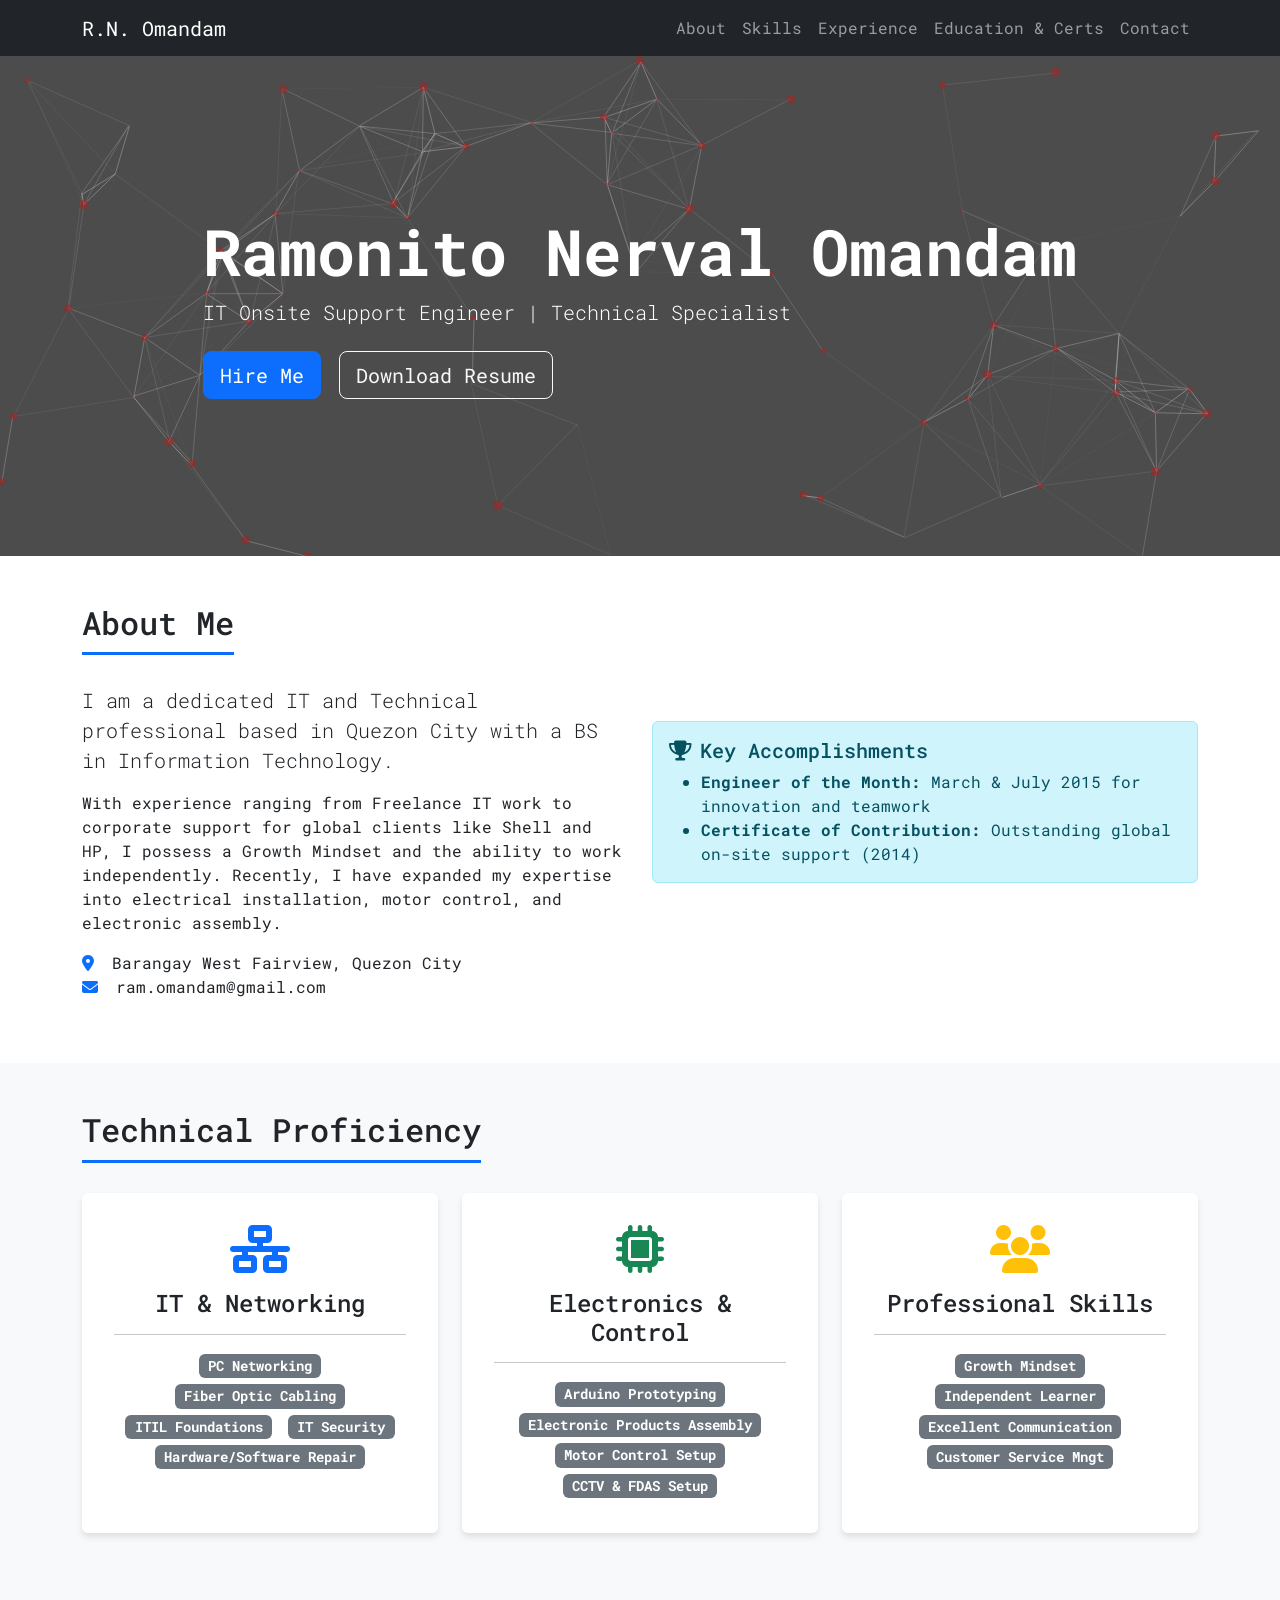
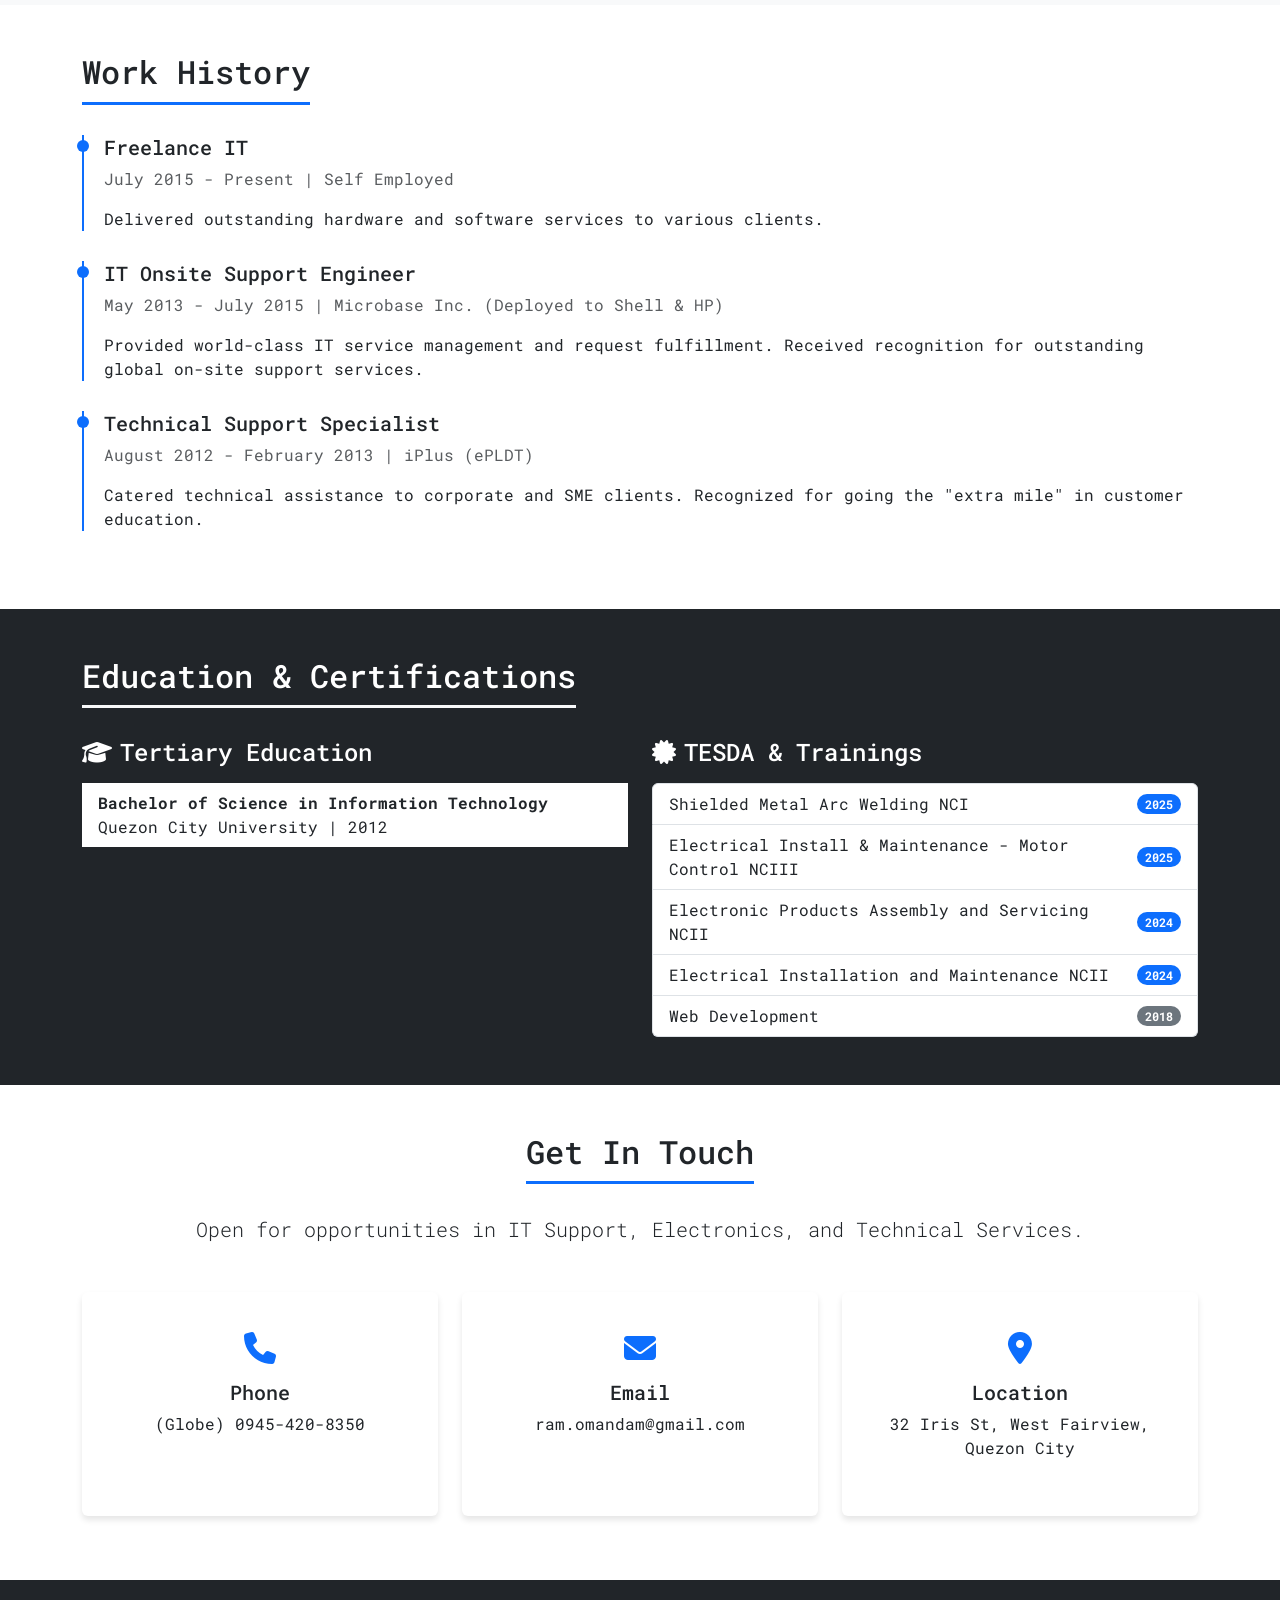
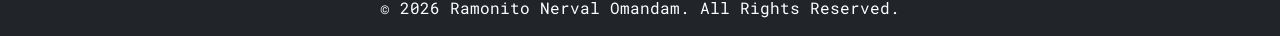
==== commit f7ccf353: "Update download link to Resume file" ====
--- a/index.html
+++ b/index.html
@@ -47,7 +47,7 @@
 
                 <div class="mt-4">
                     <a href="#contact" class="btn btn-primary btn-lg me-2">Hire Me</a>
-                    <a href="#" class="btn btn-outline-light btn-lg">Download CV</a>
+                    <a href="RESUME_Ramonito_Omandam.pdf" class="btn btn-outline-light btn-lg" download>Download Resume</a>
                 </div>
             </div>
         </div>
@@ -256,4 +256,4 @@
 
 </body>
 
-</html>+</html>
